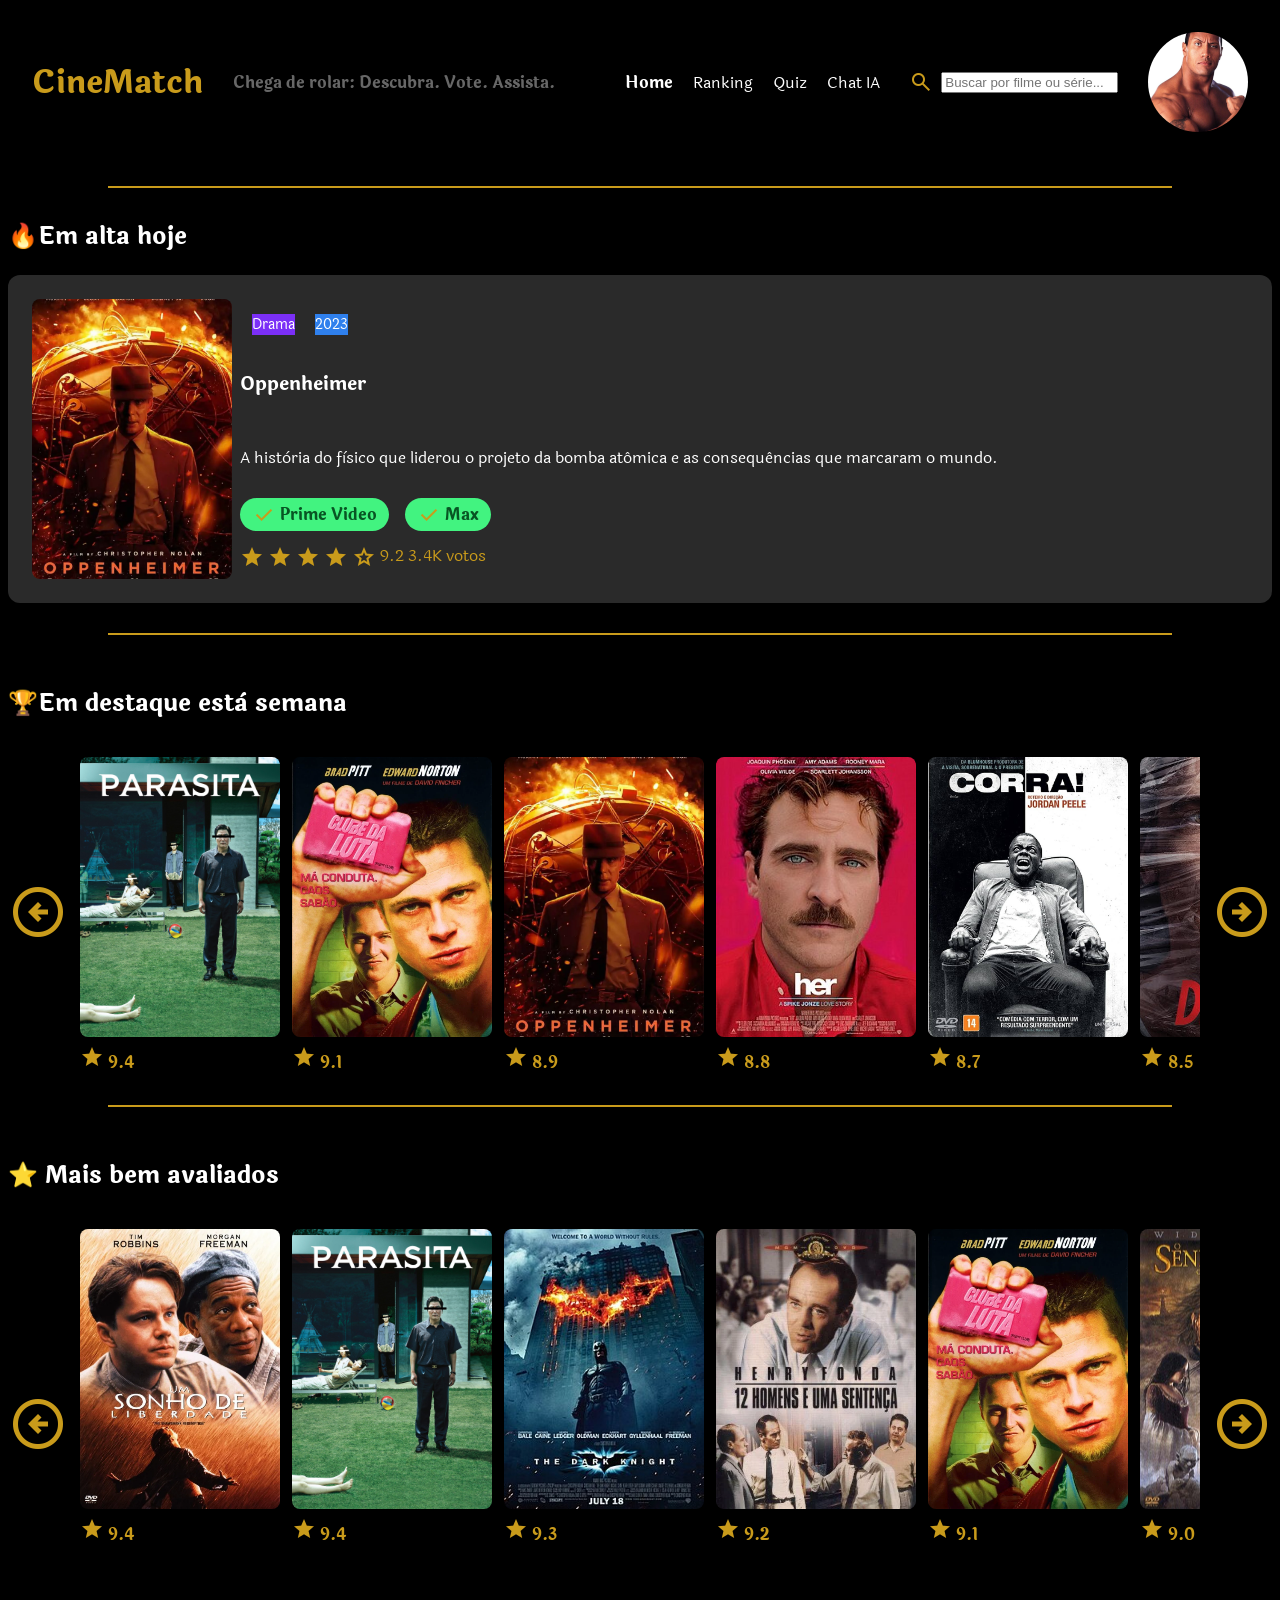
==== index.html @ d1cdb1eb "Atualizações do projeto" ====
<!DOCTYPE html>
<html lang="pt-br">
<head>
    <meta charset="UTF-8">
    <meta name="viewport" content="width=device-width, initial-scale=1.0">
    <meta name="description" content="Site especializado em recomendações personalizadas de filmes e séries">
    <meta name="keywords" content="CinemMatch, Cinema, Séries, Filmes, Perfil Cinéfilo">
    <link rel="stylesheet" href="style.css"> 
    <link rel="preconnect" href="https://fonts.googleapis.com">
    <link rel="preconnect" href="https://fonts.gstatic.com" crossorigin>
    <link href="https://fonts.googleapis.com/css2?family=Laila:wght@300;400;500;600;700&display=swap" rel="stylesheet">
    <link rel="stylesheet" href="https://fonts.googleapis.com/css2?family=Material+Symbols+Outlined:opsz,wght,FILL,GRAD@20..48,100..700,0..1,-50..200" />
    <title>CineMatch</title>
</head>

<body>

<!--Aqui é onde fica o cabeçalho do site (nome, slogan, home, ranking, quiz, chat ia e busca)-->
<header>
    <h1 class="logo laila-bold">CineMatch</h1> <!--Nome do site, no topo, em destaque e em dourado-->
    <p class="slogan">Chega de rolar: Descubra. Vote. Assista.</p>

    <nav class="desktop-nav">
        <ul>
            <li><a href="#" class="active">Home</a></li>
            <li><a href="#">Ranking</a></li>
            <li><a href="#">Quiz</a></li>
            <li><a href="#">Chat IA</a></li>
        </ul>
    </nav>

    <div class="search-bar">
    <span class="material-symbols-outlined">search</span><input type="text" placeholder="Buscar por filme ou série...">
    </div>

    <img class="avatar" src="assets/imgs/foto-perfil.jpg" alt="Foto de perfil do usuário"> 

</header>

<!--linha horizontal-->
    <div class="linha-horizontal">
        <hr>
    </div>

<section class="destaque-hoje">
    <h2>🔥Em alta hoje</h2>
    <!--O card com a imagem e informações vêm aqui dentro-->

    <div class="card-destaque">
        <img src="assets/imgs/Oppenheimer.webp" class="poster-destaque" alt="Pôster do filme Oppenheimer">

        <div class="info-destaque">
        <!--Todas as informações do filme em destaque ficam aqui-->        
        <div class="badges">
        <span class="badge badge-genero">Drama</span>
        <span class="badge badge-ano">2023</span>
    </div>
    <h3>Oppenheimer</h3>
    <p>A història do fìsico que liderou o projeto da bomba atômica e as consequências que marcaram o mundo.</p>
    <div class="plataformas">
        <span class="plataforma">
            <span class="material-symbols-outlined">check</span>
            Prime Video
        </span>
        <span class="plataforma">
            <span class="material-symbols-outlined">check</span>
            Max
        </span>
    </div>
    <div class="avaliacao">
        <span class="material-symbols-outlined estrela-cheia">star</span>
        <span class="material-symbols-outlined estrela-cheia">star</span>
        <span class="material-symbols-outlined estrela-cheia">star</span>
        <span class="material-symbols-outlined estrela-cheia">star</span>
        <span class="material-symbols-outlined estrela-vazia">star_outline</span>
        <span class="nota">9.2</span>
        <span class="votos">3.4K votos</span>
    </div>
    </div>
</div>
</section>

<!--linha horizontal-->
<div class="linha-horizontal">
        <hr>
    </div>

<section class="destaque-semana">
    <h2>🏆Em destaque està semana</h2>
    <!--Carrossel de imagens de "destaque da semna/mais votados"-->

    <div class="carrossel-container">
        <span class="seta-esquerda">
            <span class="material-symbols-outlined seta">arrow_circle_left</span>
  </span>

    <div class="carrossel-semana carrossel-imagens">
        <div class="carrossel-item">
            <img src="assets/imgs/Parasita.jpg" class="imagem-carrossel" alt="Pôster do filme Parasita">
            <div class="nota-carrossel">
                <span class="material-symbols-outlined estrela-cheia">star</span>
                <span>9.4</span>
            </div>
        </div>
        <div class="carrossel-item">
            <img src="assets/imgs/ClubedaLuta.jpg" class="imagem-carrossel" alt="PÔster do filme Clube da Luta">
            <div class="nota-carrossel">
                <span class="material-symbols-outlined estrela-cheia">star</span>
                <span>9.1</span>
            </div>
        </div>
        <div class="carrossel-item">
            <img src="assets/imgs/Oppenheimer.webp" class="imagem-carrossel" alt="Pôster do filme Oppenheimer">
            <div class="nota-carrossel">
                <span class="material-symbols-outlined estrela-cheia">star</span>
                <span>8.9</span>
            </div>
        </div>
        <div class="carrossel-item">
            <img src="assets/imgs/Ela.jpg" class="imagem-carrossel" alt="Pôster do filme Ela">
            <div class="nota-carrossel">
                <span class="material-symbols-outlined estrela-cheia">star</span>
                <span>8.8</span>
            </div>
        </div>
        <div class="carrossel-item">
            <img src="assets/imgs/Corra.jpg" class="imagem-carrossel" alt="Pôster do filme Corra">
            <div class="nota-carrossel">
                <span class="material-symbols-outlined estrela-cheia">star</span>
                <span>8.7</span>
            </div>
        </div>
        <div class="carrossel-item">
            <img src="assets/imgs/Dexter.jpg" class="imagem-carrossel" alt="Pôster da série Dexter">
            <div class="nota-carrossel">
                <span class="material-symbols-outlined estrela-cheia">star</span>
                <span>8.5</span>
            </div>
        </div>
        <div class="carrossel-item">
            <img src="assets/imgs/OMorrodosVentosUivantes.jpg" class="imagem-carrossel" alt="Pôster do filme O Morro dos Ventos Uivantes">
            <div class="nota-carrossel">
                <span class="material-symbols-outlined estrela-cheia">star</span>
                <span>7.0</span>
            </div>
        </div>
        <div class="carrossel-item">
            <img src="assets/imgs/BreakingBad.jpg" class="imagem-carrossel" alt="Pôster da série Breaking Bad">
            <div class="nota-carrossel">
                <span class="material-symbols-outlined estrela-cheia">star</span>
                <span>9.0</span>
            </div>
        </div>
        <div class="carrossel-item">
            <img src="assets/imgs/AFormadaAgua.jpg" class="imagem-carrossel" alt="Pôster do filme a Forma da Água">
            <div class="nota-carrossel">
                <span class="material-symbols-outlined">star</span>
                <span>8.0</span>
            </div>
        </div>
        <div class="carrossel-item">
            <img src="assets/imgs/SA_ORetornodoRei.jpg" class="imagem-carrossel" alt="Pôster do filme Senhor dos Anéis: O Retorno do Rei">
            <div class="nota-carrossel">
                <span class="material-symbols-outlined estrela-cheia">star</span>
                <span>9.0</span>
            </div>
        </div>
    </div>

  <span class="seta-direita">
    <span class="material-symbols-outlined seta">arrow_circle_right</span>
  </span>
</div>
</section>

<!--linha horizontal-->
<div class="linha-horizontal">
        <hr>
    </div>

<section class="mais-bem-avaliados">
    <h2>⭐ Mais bem avaliados</h2>
    <!--Carrossel de imagens dos filmes/séries mais bem avaliados pelos usuários-->

    <div class="carrossel-container">
        <span class="seta-esquerda">
            <span class="material-symbols-outlined seta">arrow_circle_left</span>
        </span>

    <div class="bem-avaliados carrossel-imagens">
        <div class="carrossel-item">
            <img src="assets/imgs/UmSonhodeLiberdade.jpg" class="imagem-carrossel" alt="Pôster do filme Sonho de Liberdade">
            <div class="nota-carrossel">
                <span class="material-symbols-outlined estrela-cheia">star</span>
                <span>9.4</span>
            </div>
        </div>
        <div class="carrossel-item">
            <img src="assets/imgs/Parasita.jpg" class="imagem-carrossel" alt="Pôster do filme Parasita">
            <div class="nota-carrossel">
                <span class="material-symbols-outlined estrela-cheia">star</span>
                <span>9.4</span>
            </div>
    </div>
        <div class="carrossel-item">
            <img src="assets/imgs/Batman-OCavaleirodasTrevas.jpg" class="imagem-carrossel" alt="Pôster do filme Batman: O Cavaleiro das Trevas">
            <div class="nota-carrossel">
                <span class="material-symbols-outlined estrela-cheia">star</span>
                <span>9.3</span>
            </div>
        </div>
        <div class="carrossel-item">
            <img src="assets/imgs/12HomenseumaSentença.jpg" class="imagem-carrossel" alt="Pôster do filme 12 Homens e uma Sentença">
            <div class="nota-carrossel">
                <span class="material-symbols-outlined estrela-cheia">star</span>
                <span>9.2</span>
            </div>
        </div>
        <div class="carrossel-item">
            <img src="assets/imgs/ClubedaLuta.jpg" class="imagem-carrossel" alt="Pôster do filme Clube da Luta">
            <div class="nota-carrossel">
                <span class="material-symbols-outlined estrela-cheia">star</span>
                <span>9.1</span>
            </div>
        </div>
        <div class="carrossel-item">
        <img src="assets/imgs/SA_ORetornodoRei.jpg" class="imagem-carrossel" alt="Pôster do filme Senhor dos Anéis: O Retorno do Rei">
            <div class="nota-carrossel">
                <span class="material-symbols-outlined estrela-cheia">star</span>
                <span>9.0</span>
            </div>
        </div>
        <div class="carrossel-item">
            <img src="assets/imgs/BreakingBad.jpg" class="imagem-carrossel" alt="Pôster da série Breaking Bad">
            <div class="nota-carrossel">
                <span class="material-symbols-outlined estrela-cheia">star</span>
                <span>9.0</span>
            </div>
        </div>
        <div class="carrossel-item">
            <img src="assets/imgs/Marley&Eu.jpg" class="imagem-carrossel" alt="Pôster do filme Marley & Eu">
            <div class="nota-carrossel">
                <span class="material-symbols-outlined estrela-cheia">star</span>
                <span>8.5</span>
            </div>
        </div>
        <div class="carrossel-item">
            <img src="assets/imgs/Cinderela(2015).jpg" class="imagem-carrossel" alt="Pôster do filme Cinderela (2015)">
            <div class="nota-carrossel">
                <span class="material-symbols-outlined estrela-cheia">star</span>
                <span>8.4</span>
            </div>
        </div>
        <div class="carrossel-item">
            <img src="assets/imgs/OrgulhoePreconceito.jpg" class="imagem-carrossel" alt="Pôster do filme Orgulho e Preconceito">
            <div class="nota-carrossel">
                <span class="material-symbols-outlined estrela-cheia">star</span>
                <span>8.2</span>
            </div>
        </div>
    </div>

<span class="seta-direita">
    <span class="material-symbols-outlined seta">arrow_circle_right</span>
  </span>
</div>
</section>

<nav class="mobile-nav">
    <a href="#"><span>🏠</span>Home</a>
    <a href="#"><span>🏆</span>Ranking</a>
    <a href="#"><span>❓</span>Quiz</a>
    <a href="#"><span>🗨️</span>Chat IA</a>
    <a href="#"><span>👤</span>Perfil</a>
</nav>


<script src="script.js"></script> 

</body>
</html>
---- style.css ----
/*Main Content (fundo, nome e logo)*/
* {
  box-sizing: border-box;
}

body {
    background-color: #000;
    font-family: laila;
}

.logo {
    color:#C99B1B; 
    font-weight:bold;
}

.slogan {
    color: #ffffff67;
    font-weight: bold;
}

header {
  display: flex;
  justify-content: space-between;
  align-items: center;
  padding: 20px 100px;
  position: sticky;
  top: 0;
  z-index: 100;
  background-color: #000;
  padding: 24px;
}

.desktop-nav ul {
  display: flex;
  gap: 20px;
  list-style: none;
}

nav a {
  text-decoration: none;
  color: white;
}

nav a:hover {
  font-weight: bold;
}

nav a.active {
  font-weight: bolder;
}

.mobile-nav {
  display:none;
}

/*Estilização de fontes*/
.laila-light {
  font-family: "Laila", serif;
  font-weight: 300;
  font-style: normal;
}

.laila-regular {
  font-family: "Laila", serif;
  font-weight: 400;
  font-style: normal;
}

.laila-medium {
  font-family: "Laila", serif;
  font-weight: 500;
  font-style: normal;
}

.laila-semibold {
  font-family: "Laila", serif;
  font-weight: 600;
  font-style: normal;
}

.laila-bold {
  font-family: "Laila", serif;
  font-weight: 700;
  font-style: normal;
}

.destaque-hoje {
  color: white
}

/*Estilização de símbolos*/
.material-symbols-outlined {
  font-family: 'Material Symbols Outlined';
  font-weight: normal;
  font-style: normal;
  display: inline-block;
  line-height: 1;
  white-space: nowrap;
  color: #C99B1B;
  font-variation-settings:
    'FILL' 0,
    'wght' 400,
    'GRAD' 0,
    'opsz' 24;
}

.search-bar {
  display: flex;
  align-items: center;
  gap: 8px;
}

.estrela-cheia {
  font-variation-settings: 'FILL' 1;
  color:#C99B1B;
}

.estrela-vazia {
  color:#C99B1B;
}

.seta {
  font-size: 60px !important;
}

/*Estilização de imagens*/
.avatar {
  width: 100px;
  height: 100px;
  object-fit: cover;
  border-radius: 50%;
}

.poster-destaque {
  width: 200px;
  height: 280px;
  object-fit: cover;
  border-radius: 8px;
}

.imagem-carrossel {
  width: 200px;
  height: 280px;
  object-fit: cover;
  border-radius: 8px;
}

/*Texto da aba 'destaque'*/
.card-destaque {
  display: flex;
  align-items: center;
  gap: 8px;
  background-color: #2A2A2A;
  padding: 24px;
  border-radius: 12px;
}

/*Destaques da semana*/
.destaque-semana {
  display: flex;
  flex-direction: column;
  gap: 15px;
  color: white;
}

.carrossel-semana {
  display: flex;
  gap: 12px;
  overflow-x: auto;
  flex-wrap: nowrap;
  min-width: 0;
  flex: 1;
}

.carrossel-container {
  display: flex;
  align-items: center;
  gap: 12px;
}

/*Mais bem avaliados*/
.mais-bem-avaliados {
   display: flex;
  flex-direction: column;
  gap: 15px;
  color: white;
}

.bem-avaliados {
  display: flex;
  gap: 12px;
  overflow-x: auto;
  flex-wrap: nowrap;
  min-width: 0;
  flex: 1;
  margin-bottom: 80px;
}

/*Estilização de elementos complementares*/
.badges {
  padding: 4px 12px;
  border-radius: 20px;
  font-size: 14px;
  display: flex;
  gap: 20px;
}

.badge-genero {
  background-color: #7B2FF7;
  color: white;
}

.badge-ano {
  background-color: #2F80ED;
  color: white;
}

.plataformas {
  display: flex;
  gap: 16px;
}

.plataforma {
  display: flex;
  align-items: center;
  gap: 4px;
  background-color: #42f380; 
  color:#085523;
  padding: 4px 12px;
  border-radius: 20px;
  font-weight: bold;
}

.avaliacao {
  display: flex;
  align-items: center;
  gap: 4px;
}

.nota {
  color:#C99B1B;
}

.votos {
  color:#C99B1B;
}

.info-destaque {
  display: flex;
  flex-direction: column;
  gap: 12px;
}

.nota-carrossel {
  font-weight: bold;
  color:#C99B1B
}

.linha-horizantal {
  border: none;
  width: 100%;
  height: 2px;
  color:#C99B1B;
}

hr {
    color:#C99B1B;
    border:none;
    border-top: 2px solid #C99B1B;
    margin: 30px 100px;
}

@media screen and (max-width:600) {  
  body {background-color: #000;} 

  .mobile-nav {
    display: flex;
    justify-content: space-around;
    position: fixed;
    bottom: 0;
    left: 0;
    width: 100%;
    background-color: #000;
    padding: 12px 0;
    z-index: 100;
  }

  .mobile-nav a {
    color:white;
    text-decoration: none;
    font-size: 12px;
    text-align: center;
  }

  .desktop-nav{
    display: none;
  }

  header {
    flex-direction: column;
    align-items: flex-start;
    gap: 12px;
    padding: 16px;
  }

  header .slogan {
    display: none;
  }

  header .desktop-nav {
    display: none;
  }

  header img.avatar {
    display: none;
  }
} 

.carrossel-imagens {
  scrollbar-width: none;       /* Firefox */
  -ms-overflow-style: none;    /* Internet Explorer/Edge antigo */
}

.carrossel-imagens::-webkit-scrollbar {
  display: none;               /* Chrome, Edge novo, Safari */
}
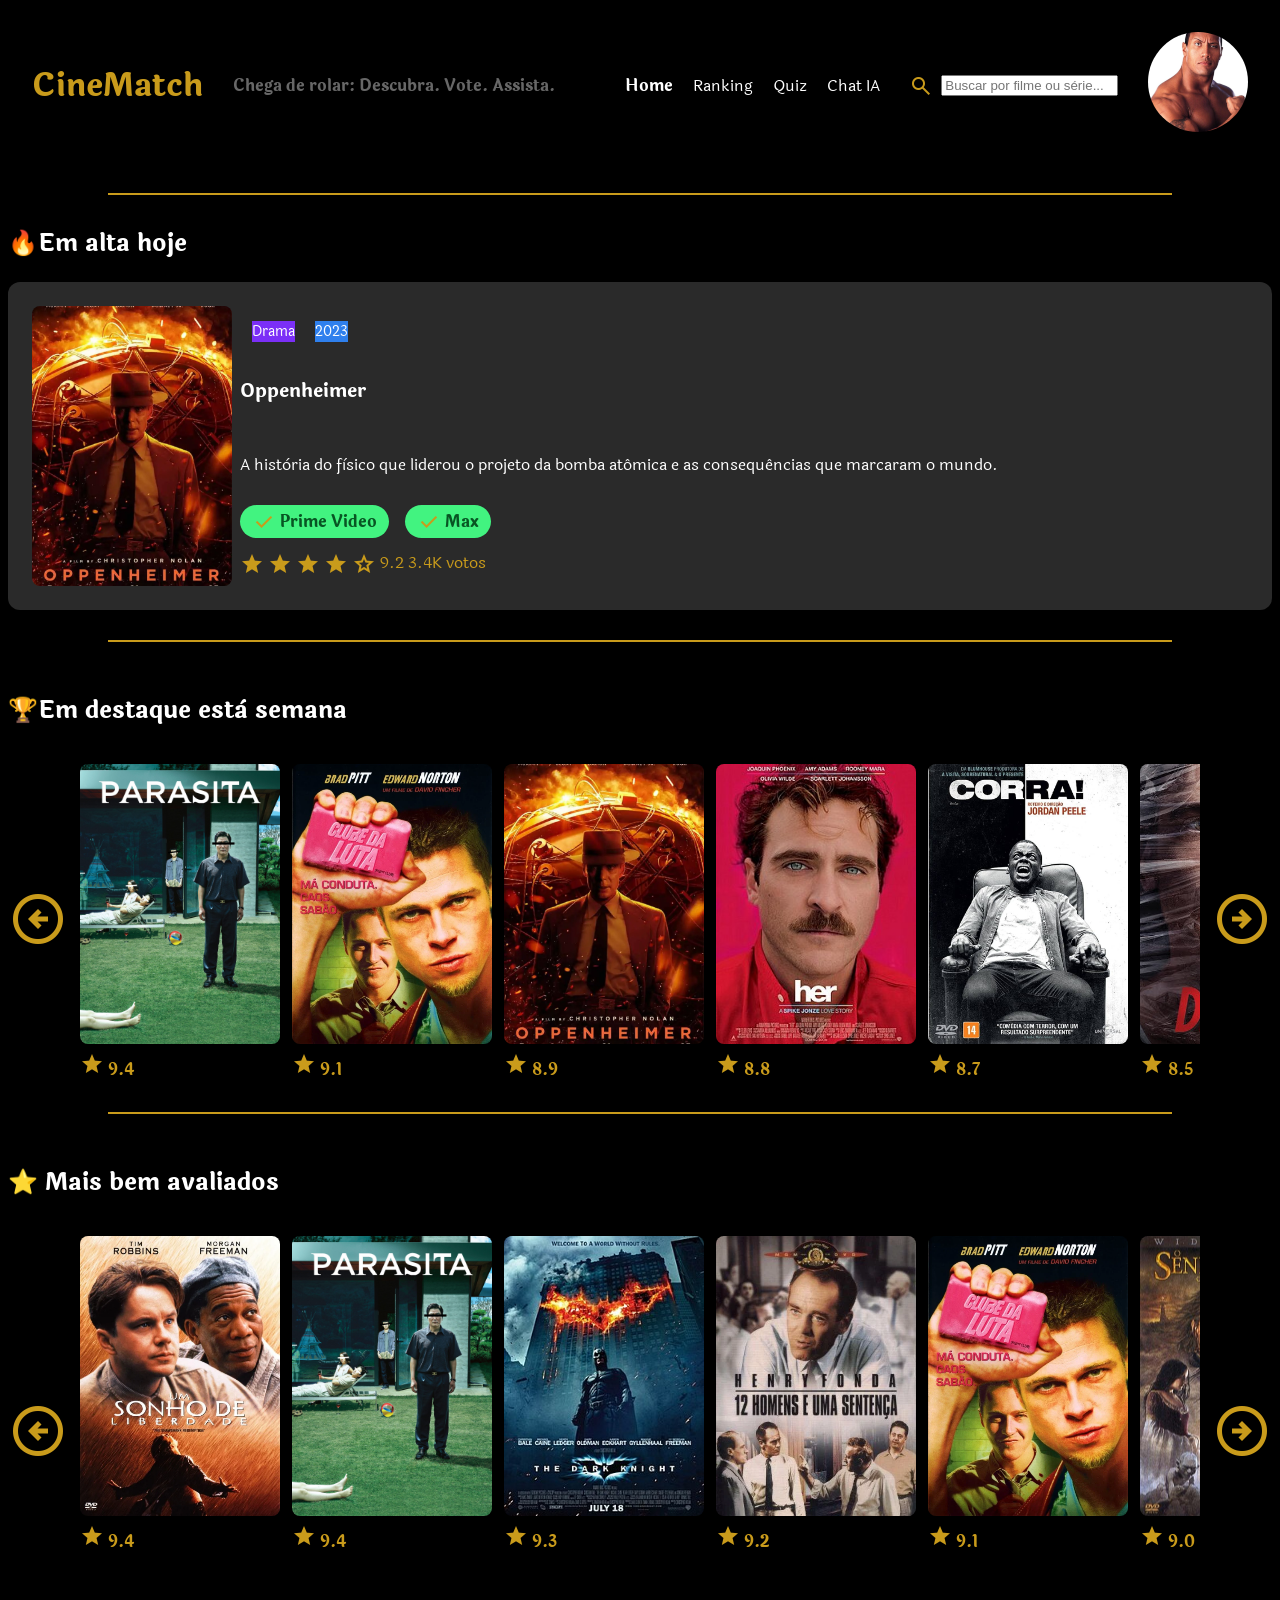
==== commit fbd2a2fa: "Atualização do projeto 31/08" ====
--- a/index.html
+++ b/index.html
@@ -33,7 +33,9 @@
     <span class="material-symbols-outlined">search</span><input type="text" placeholder="Buscar por filme ou série...">
     </div>
 
-    <img class="avatar" src="assets/imgs/foto-perfil.jpg" alt="Foto de perfil do usuário"> 
+<a href="#" class="avatar-link">
+    <img class="avatar" src="assets/imgs/foto-perfil.jpg" alt="Foto de perfil do usuário">
+</a>
 
 </header>
 
@@ -278,4 +280,4 @@
 <script src="script.js"></script> 
 
 </body>
-</html>
+</html>
--- a/style.css
+++ b/style.css
@@ -11,6 +11,12 @@
 .logo {
     color:#C99B1B; 
     font-weight:bold;
+}
+
+.logo-link {
+    text-decoration: none;
+    /* Sem isso, o navegador desenha o sublinhado com a cor padrão
+       de link (o roxo), mesmo com o texto do h1 já em dourado. */
 }
 
 .slogan {
@@ -124,6 +130,12 @@
 }
 
 /*Estilização de imagens*/
+.poster-link {
+  display: block;
+  /* Faz o link se comportar como um bloco do tamanho exato da imagem,
+     evitando a fresta de espaço que aparece por padrão. */
+}
+
 .avatar {
   width: 100px;
   height: 100px;
@@ -143,6 +155,11 @@
   height: 280px;
   object-fit: cover;
   border-radius: 8px;
+  transition: transform 0.3s ease;
+}
+
+.imagem-carrossel:hover {
+  transform: scale(1.1);
 }
 
 /*Texto da aba 'destaque'*/
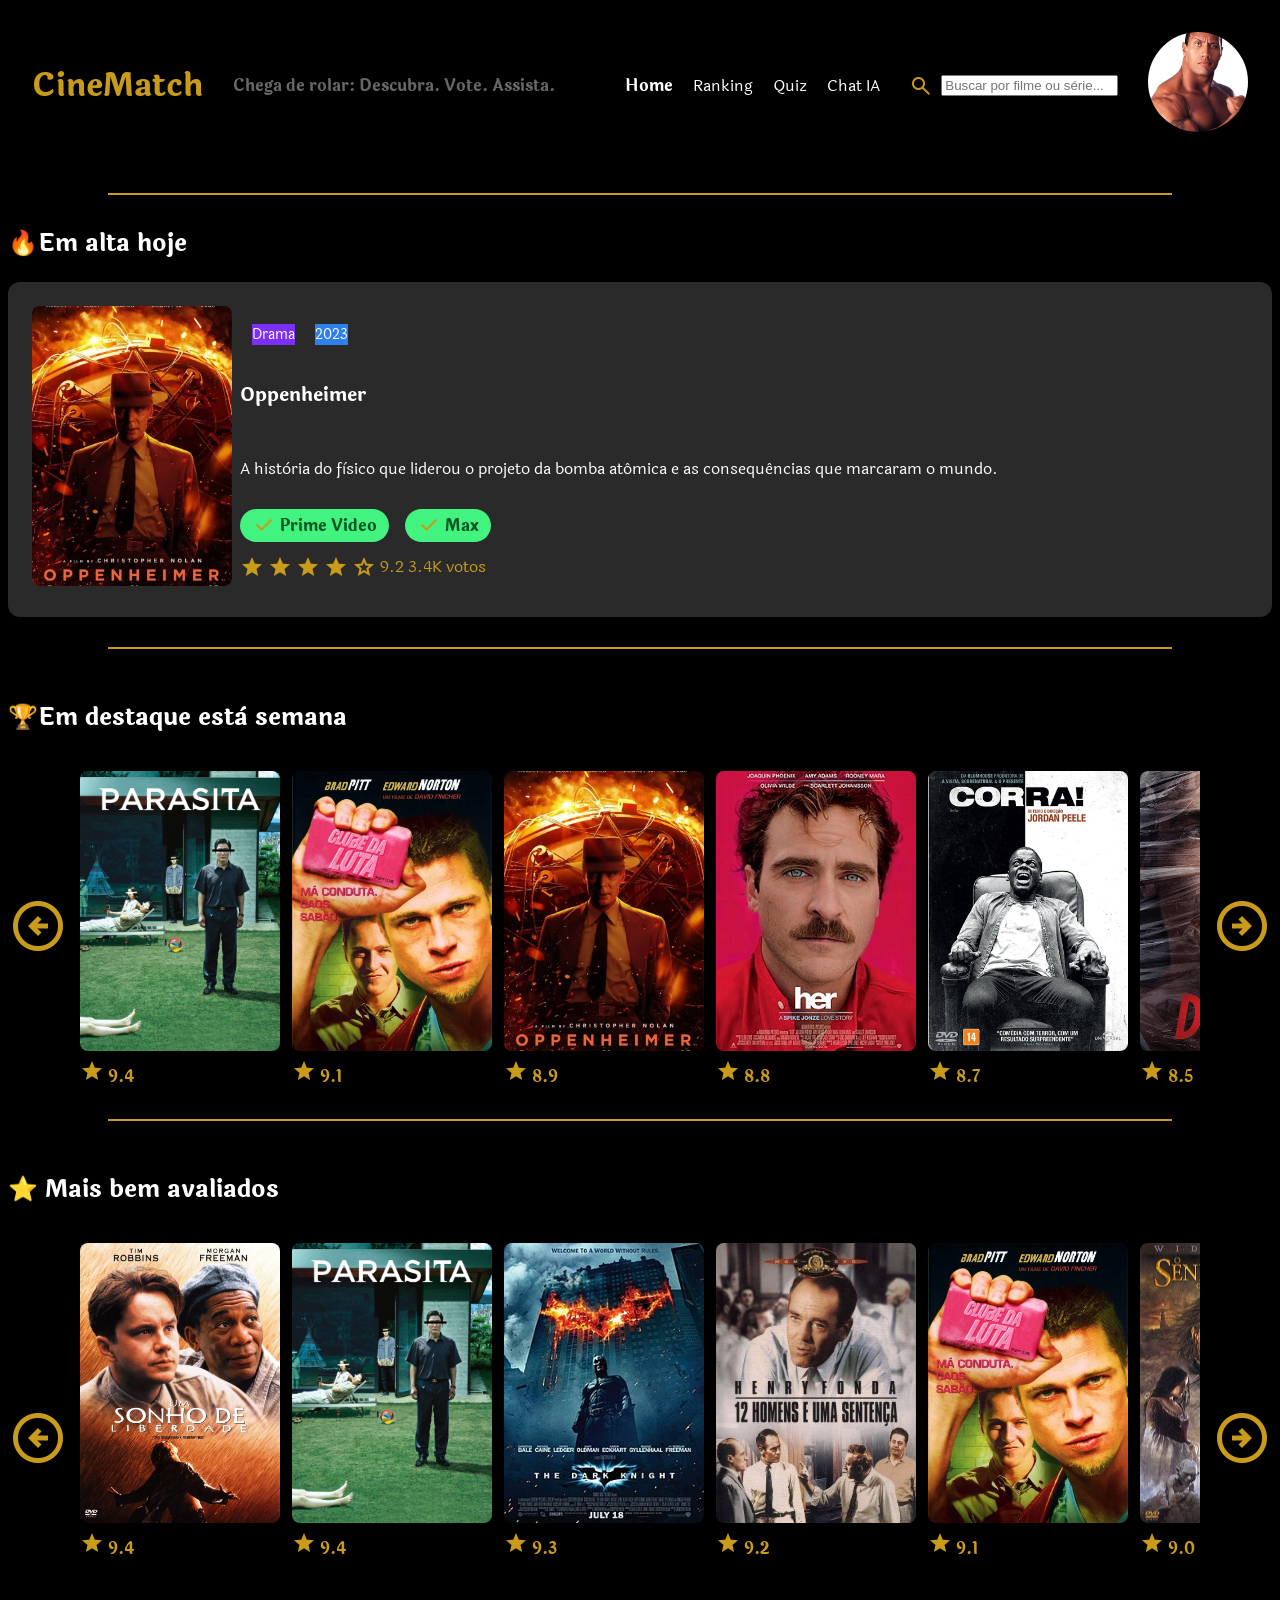
==== commit 8f3bc8f9: "Atualização do projeto CineMatch 02/09" ====
--- a/index.html
+++ b/index.html
@@ -49,7 +49,9 @@
     <!--O card com a imagem e informações vêm aqui dentro-->
 
     <div class="card-destaque">
+        <a href="filme.html?id=oppenheimer" class="poster-link">
         <img src="assets/imgs/Oppenheimer.webp" class="poster-destaque" alt="Pôster do filme Oppenheimer">
+        </a>
 
         <div class="info-destaque">
         <!--Todas as informações do filme em destaque ficam aqui-->        
@@ -98,70 +100,90 @@
 
     <div class="carrossel-semana carrossel-imagens">
         <div class="carrossel-item">
+            <a href="filme.html?id=parasita" class="poster-link">
             <img src="assets/imgs/Parasita.jpg" class="imagem-carrossel" alt="Pôster do filme Parasita">
+            </a>
             <div class="nota-carrossel">
                 <span class="material-symbols-outlined estrela-cheia">star</span>
                 <span>9.4</span>
             </div>
         </div>
         <div class="carrossel-item">
+            <a href="filme.html?id=clube-da-luta" class="poster-link">
             <img src="assets/imgs/ClubedaLuta.jpg" class="imagem-carrossel" alt="PÔster do filme Clube da Luta">
+            </a>
             <div class="nota-carrossel">
                 <span class="material-symbols-outlined estrela-cheia">star</span>
                 <span>9.1</span>
             </div>
         </div>
         <div class="carrossel-item">
+            <a href="filme.html?id=oppenheimer" class="poster-link">
             <img src="assets/imgs/Oppenheimer.webp" class="imagem-carrossel" alt="Pôster do filme Oppenheimer">
+            </a>
             <div class="nota-carrossel">
                 <span class="material-symbols-outlined estrela-cheia">star</span>
                 <span>8.9</span>
             </div>
         </div>
         <div class="carrossel-item">
+            <a href="filme.html?id=ela" class="poster-link">
             <img src="assets/imgs/Ela.jpg" class="imagem-carrossel" alt="Pôster do filme Ela">
+            </a>
             <div class="nota-carrossel">
                 <span class="material-symbols-outlined estrela-cheia">star</span>
                 <span>8.8</span>
             </div>
         </div>
         <div class="carrossel-item">
+            <a href="filme.html?id=corra" class="poster-link">
             <img src="assets/imgs/Corra.jpg" class="imagem-carrossel" alt="Pôster do filme Corra">
+            </a>
             <div class="nota-carrossel">
                 <span class="material-symbols-outlined estrela-cheia">star</span>
                 <span>8.7</span>
             </div>
         </div>
         <div class="carrossel-item">
+            <a href="filme.html?id=dexter" class="poster-link">
             <img src="assets/imgs/Dexter.jpg" class="imagem-carrossel" alt="Pôster da série Dexter">
+            </a>
             <div class="nota-carrossel">
                 <span class="material-symbols-outlined estrela-cheia">star</span>
                 <span>8.5</span>
             </div>
         </div>
         <div class="carrossel-item">
+            <a href="filme.html?id=morro-dos-ventos-uivantes" class="poster-link">
             <img src="assets/imgs/OMorrodosVentosUivantes.jpg" class="imagem-carrossel" alt="Pôster do filme O Morro dos Ventos Uivantes">
+            </a>
             <div class="nota-carrossel">
                 <span class="material-symbols-outlined estrela-cheia">star</span>
                 <span>7.0</span>
             </div>
         </div>
         <div class="carrossel-item">
+            <a href="filme.html?id=breaking-bad" class="poster-link">
             <img src="assets/imgs/BreakingBad.jpg" class="imagem-carrossel" alt="Pôster da série Breaking Bad">
+            </a>
             <div class="nota-carrossel">
                 <span class="material-symbols-outlined estrela-cheia">star</span>
                 <span>9.0</span>
             </div>
         </div>
         <div class="carrossel-item">
+            <a href="filme.html?id=forma-da-agua" class="poster-link">
             <img src="assets/imgs/AFormadaAgua.jpg" class="imagem-carrossel" alt="Pôster do filme a Forma da Água">
+            </a>
             <div class="nota-carrossel">
                 <span class="material-symbols-outlined">star</span>
                 <span>8.0</span>
             </div>
         </div>
         <div class="carrossel-item">
+            <a href="filme.html?id=retorno-do-rei" class="poster-link">
             <img src="assets/imgs/SA_ORetornodoRei.jpg" class="imagem-carrossel" alt="Pôster do filme Senhor dos Anéis: O Retorno do Rei">
+            </a>
             <div class="nota-carrossel">
                 <span class="material-symbols-outlined estrela-cheia">star</span>
                 <span>9.0</span>
@@ -191,70 +213,90 @@
 
     <div class="bem-avaliados carrossel-imagens">
         <div class="carrossel-item">
+            <a href="filme.html?id=sonho-de-liberdade" class="poster-link">
             <img src="assets/imgs/UmSonhodeLiberdade.jpg" class="imagem-carrossel" alt="Pôster do filme Sonho de Liberdade">
+            </a>
             <div class="nota-carrossel">
                 <span class="material-symbols-outlined estrela-cheia">star</span>
                 <span>9.4</span>
             </div>
         </div>
         <div class="carrossel-item">
+            <a href="filme.html?id=parasita" class="poster-link">
             <img src="assets/imgs/Parasita.jpg" class="imagem-carrossel" alt="Pôster do filme Parasita">
+            </a>
             <div class="nota-carrossel">
                 <span class="material-symbols-outlined estrela-cheia">star</span>
                 <span>9.4</span>
             </div>
     </div>
         <div class="carrossel-item">
+            <a href="filme.html?id=cavaleiro-das-trevas" class="poster-link">
             <img src="assets/imgs/Batman-OCavaleirodasTrevas.jpg" class="imagem-carrossel" alt="Pôster do filme Batman: O Cavaleiro das Trevas">
+            </a>
             <div class="nota-carrossel">
                 <span class="material-symbols-outlined estrela-cheia">star</span>
                 <span>9.3</span>
             </div>
         </div>
         <div class="carrossel-item">
+            <a href="filme.html?id=doze-homens-e-uma-sentenca" class="poster-link">
             <img src="assets/imgs/12HomenseumaSentença.jpg" class="imagem-carrossel" alt="Pôster do filme 12 Homens e uma Sentença">
+            </a>
             <div class="nota-carrossel">
                 <span class="material-symbols-outlined estrela-cheia">star</span>
                 <span>9.2</span>
             </div>
         </div>
         <div class="carrossel-item">
+            <a href="filme.html?id=clube-da-luta" class="poster-link">
             <img src="assets/imgs/ClubedaLuta.jpg" class="imagem-carrossel" alt="Pôster do filme Clube da Luta">
+            </a>
             <div class="nota-carrossel">
                 <span class="material-symbols-outlined estrela-cheia">star</span>
                 <span>9.1</span>
             </div>
         </div>
         <div class="carrossel-item">
+        <a href="filme.html?id=retorno-do-rei" class="poster-link">
         <img src="assets/imgs/SA_ORetornodoRei.jpg" class="imagem-carrossel" alt="Pôster do filme Senhor dos Anéis: O Retorno do Rei">
+        </a>
             <div class="nota-carrossel">
                 <span class="material-symbols-outlined estrela-cheia">star</span>
                 <span>9.0</span>
             </div>
         </div>
         <div class="carrossel-item">
+            <a href="filme.html?id=breaking-bad" class="poster-link">
             <img src="assets/imgs/BreakingBad.jpg" class="imagem-carrossel" alt="Pôster da série Breaking Bad">
+            </a>
             <div class="nota-carrossel">
                 <span class="material-symbols-outlined estrela-cheia">star</span>
                 <span>9.0</span>
             </div>
         </div>
         <div class="carrossel-item">
+            <a href="filme.html?id=marley-e-eu" class="poster-link">
             <img src="assets/imgs/Marley&Eu.jpg" class="imagem-carrossel" alt="Pôster do filme Marley & Eu">
+            </a>
             <div class="nota-carrossel">
                 <span class="material-symbols-outlined estrela-cheia">star</span>
                 <span>8.5</span>
             </div>
         </div>
         <div class="carrossel-item">
+            <a href="filme.html?id=cinderela-2015" class="poster-link">
             <img src="assets/imgs/Cinderela(2015).jpg" class="imagem-carrossel" alt="Pôster do filme Cinderela (2015)">
+            </a>
             <div class="nota-carrossel">
                 <span class="material-symbols-outlined estrela-cheia">star</span>
                 <span>8.4</span>
             </div>
         </div>
         <div class="carrossel-item">
+            <a href="filme.html?id=orgulho-e-preconceito" class="poster-link">
             <img src="assets/imgs/OrgulhoePreconceito.jpg" class="imagem-carrossel" alt="Pôster do filme Orgulho e Preconceito">
+            </a>
             <div class="nota-carrossel">
                 <span class="material-symbols-outlined estrela-cheia">star</span>
                 <span>8.2</span>
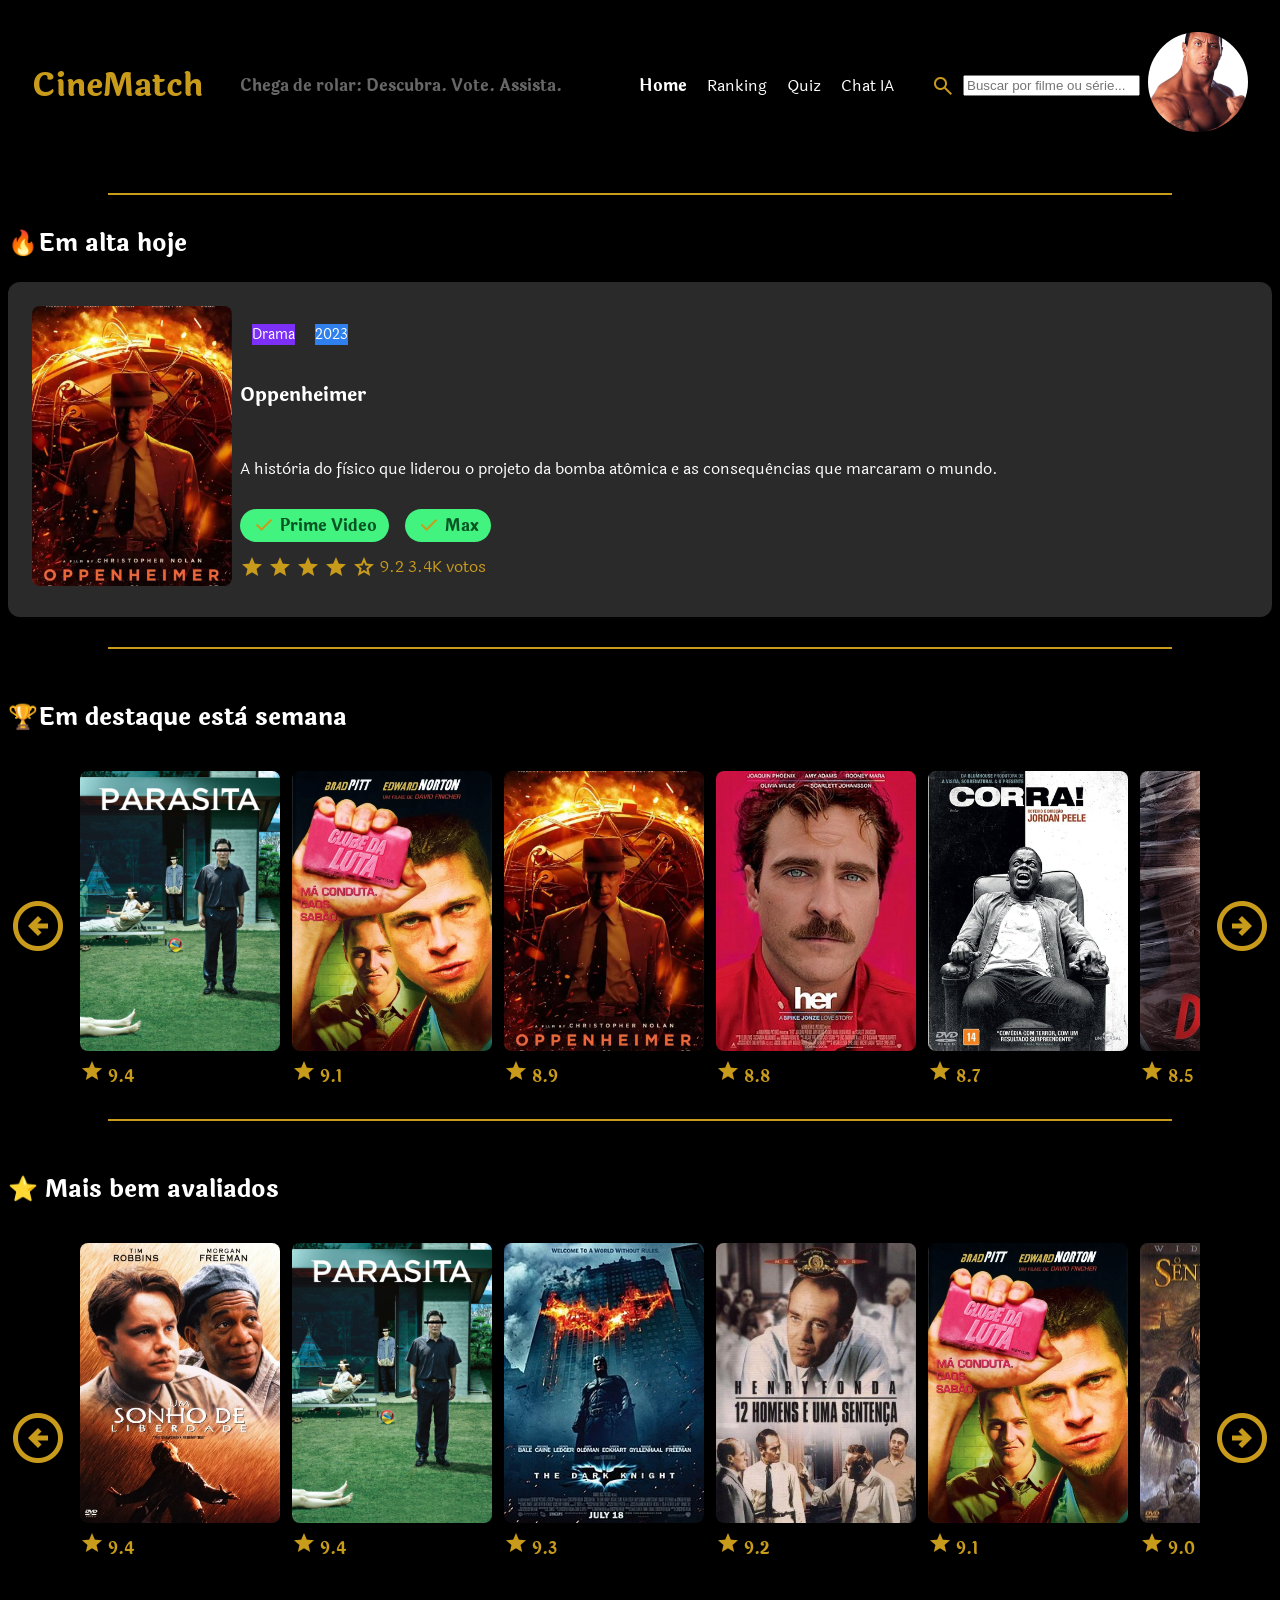
==== commit c22c8535: "Atualização do Projeto CineMatch" ====
--- a/index.html
+++ b/index.html
@@ -14,7 +14,7 @@
 </head>
 
 <body>
-
+    
 <!--Aqui é onde fica o cabeçalho do site (nome, slogan, home, ranking, quiz, chat ia e busca)-->
 <header>
     <h1 class="logo laila-bold">CineMatch</h1> <!--Nome do site, no topo, em destaque e em dourado-->
@@ -29,7 +29,7 @@
         </ul>
     </nav>
 
-    <div class="search-bar">
+    <form class="search-bar">
     <span class="material-symbols-outlined">search</span><input type="text" placeholder="Buscar por filme ou série...">
     </div>
 
@@ -318,7 +318,6 @@
     <a href="#"><span>👤</span>Perfil</a>
 </nav>
 
-
 <script src="script.js"></script> 
 
 </body>
--- a/style.css
+++ b/style.css
@@ -340,4 +340,124 @@
 
 .carrossel-imagens::-webkit-scrollbar {
   display: none;               /* Chrome, Edge novo, Safari */
+}
+
+/*Página de detalhes do filme (filme.html)*/
+.detalhe-filme {
+  display: flex;
+  gap: 32px;
+  padding: 32px 100px;
+  color: white;
+}
+
+.poster-detalhe {
+  width: 280px;
+  height: 400px;
+  object-fit: cover;
+  border-radius: 12px;
+  flex-shrink: 0;
+  /* flex-shrink: 0 impede que o pôster "amasse" quando a tela é estreita */
+}
+
+.info-detalhe {
+  display: flex;
+  flex-direction: column;
+  gap: 12px;
+  max-width: 600px;
+}
+
+.acoes-detalhe {
+  display: flex;
+  gap: 12px;
+}
+
+.botao-favoritos,
+.botao-votar {
+  padding: 8px 20px;
+  border-radius: 20px;
+  border: none;
+  font-weight: bold;
+  cursor: pointer;
+  background-color: #444;
+  color: white;
+}
+
+.botao-favoritos:hover,
+.botao-votar:hover {
+  background-color: #C99B1B;
+  color: #000;
+}
+
+.sinopse {
+  line-height: 1.5;
+}
+
+.review-item {
+  background-color: #2A2A2A;
+  padding: 16px;
+  border-radius: 12px;
+  margin-bottom: 12px;
+}
+
+.review-autor {
+  font-weight: bold;
+  color: #C99B1B;
+  margin-bottom: 4px;
+}
+
+.review-texto {
+  color: #ddd;
+}
+
+/*Botão da lupa dentro do formulário de busca*/
+.search-icon-btn {
+  background: none;
+  border: none;
+  padding: 0;
+  display: flex;
+  align-items: center;
+  cursor: pointer;
+}
+
+/*Página de resultados de busca (resultados.html)*/
+.resultados {
+  padding: 24px 100px;
+  color: white;
+}
+
+.resultados-grid {
+  display: grid;
+  grid-template-columns: repeat(auto-fill, minmax(160px, 1fr));
+  gap: 16px;
+  margin-top: 16px;
+}
+
+.card-resultado {
+  color: white;
+  text-decoration: none;
+  display: block;
+}
+
+.card-resultado img,
+.card-resultado .sem-poster {
+  width: 100%;
+  aspect-ratio: 2 / 3;
+  object-fit: cover;
+  border-radius: 8px;
+  background-color: #2A2A2A;
+}
+
+.card-resultado .sem-poster {
+  display: flex;
+  align-items: center;
+  justify-content: center;
+  text-align: center;
+  padding: 8px;
+  color: #9aa6b4;
+  font-size: 14px;
+}
+
+.card-resultado p {
+  margin-top: 8px;
+  font-size: 14px;
 }
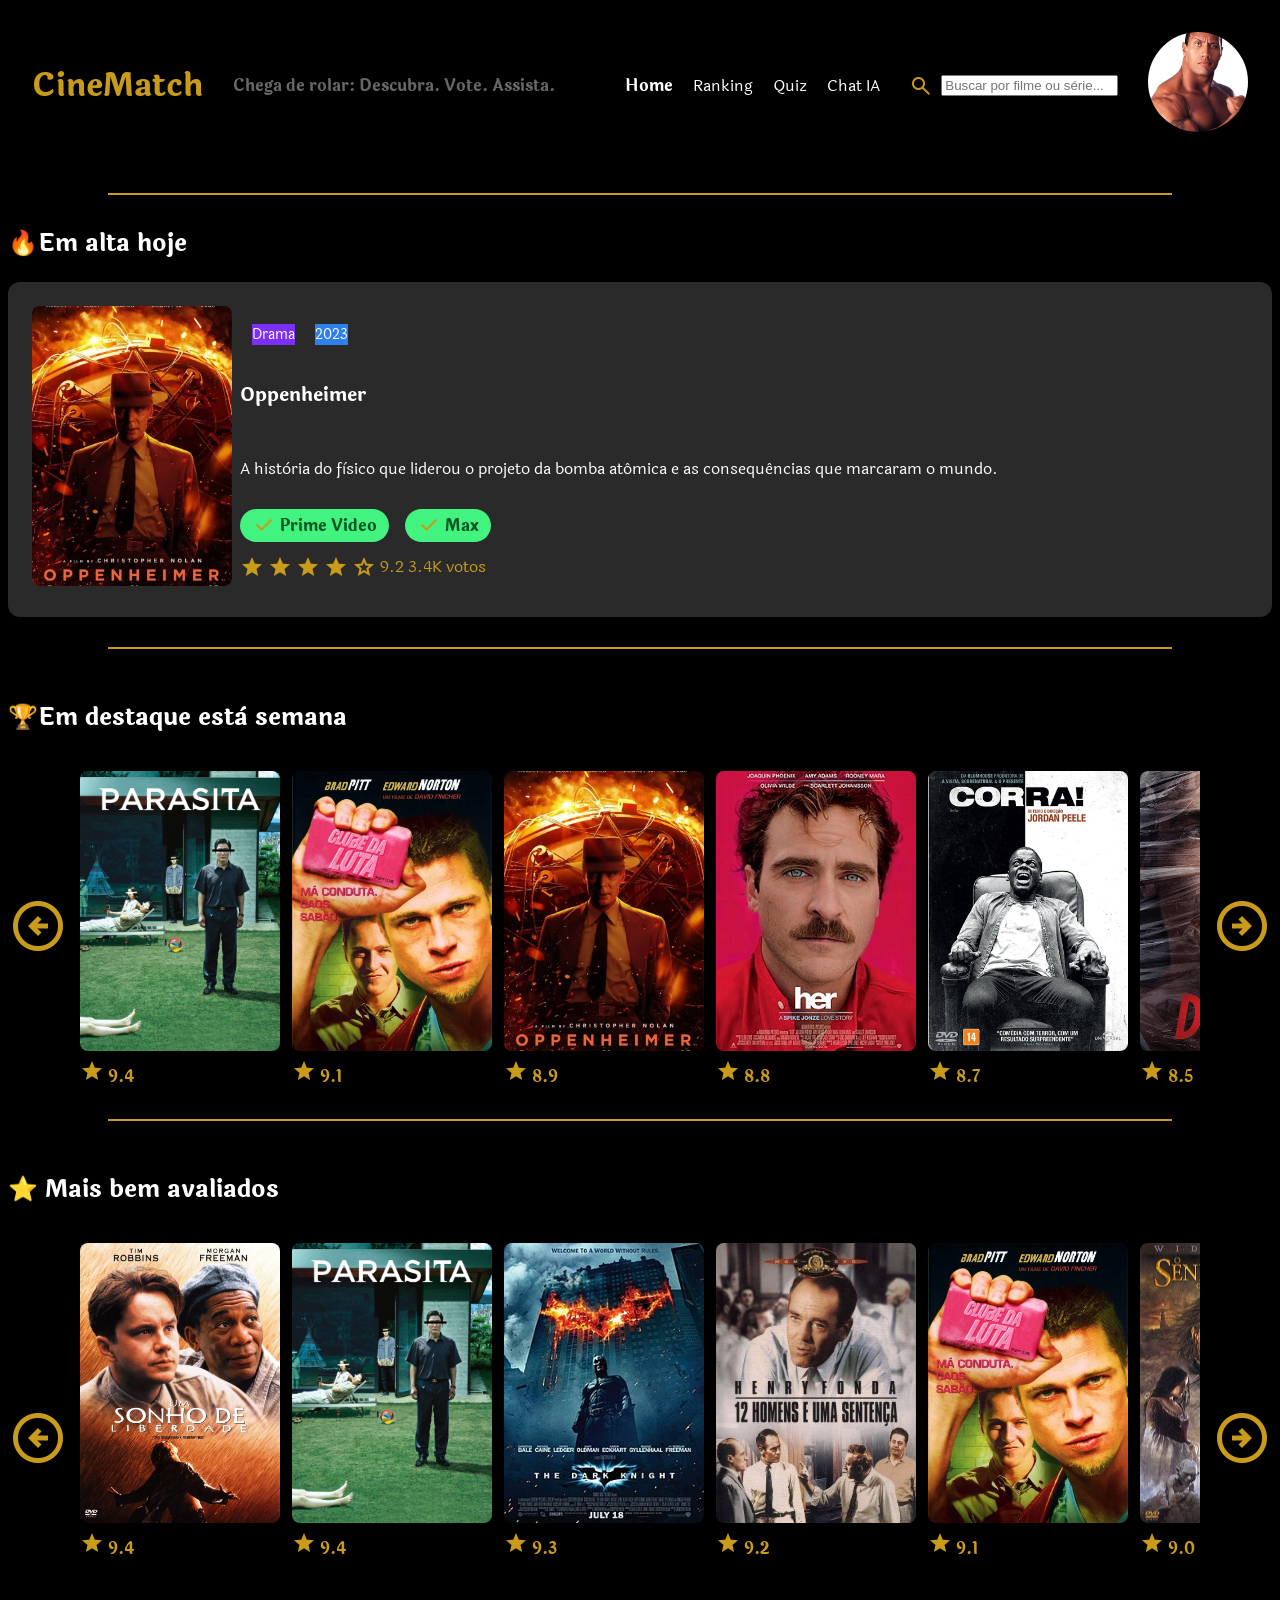
==== commit 3163ed62: "Algumas correções" ====
--- a/index.html
+++ b/index.html
@@ -29,9 +29,12 @@
         </ul>
     </nav>
 
-    <form class="search-bar">
-    <span class="material-symbols-outlined">search</span><input type="text" placeholder="Buscar por filme ou série...">
-    </div>
+<form class="search-bar" action="resultados.html" method="GET">
+    <button type="submit" class="search-icon-btn" aria-label="Buscar">
+        <span class="material-symbols-outlined">search</span>
+    </button>
+    <input type="text" name="q" placeholder="Buscar por filme ou série..." required>
+</form>
 
 <a href="#" class="avatar-link">
     <img class="avatar" src="assets/imgs/foto-perfil.jpg" alt="Foto de perfil do usuário">
@@ -318,7 +321,7 @@
     <a href="#"><span>👤</span>Perfil</a>
 </nav>
 
-<script src="script.js"></script> 
+<script type="module" src="api.js"></script>
 
 </body>
 </html>
